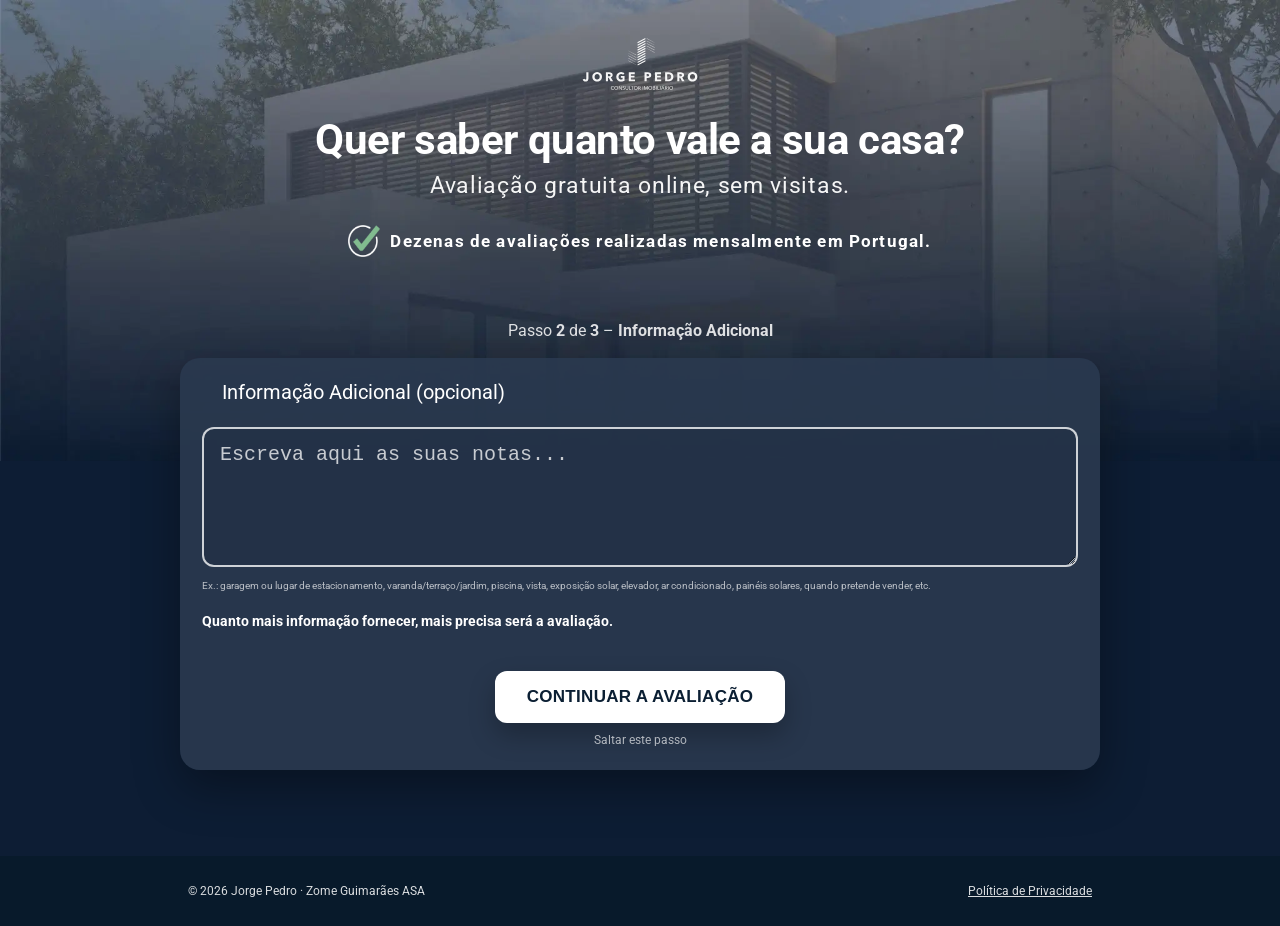
==== step2.html @ fd5989fe "primeiro deploy" ====
<!doctype html>
<html lang="pt-PT">
<head>
  <meta charset="utf-8" />
  <meta name="viewport" content="width=device-width, initial-scale=1" />
  <title>Passo 2 de 3 | Informação adicional</title>
  <meta name="description" content="Informação adicional para uma avaliação imobiliária." />
  <link rel="preconnect" href="https://fonts.googleapis.com">
  <link rel="preconnect" href="https://fonts.gstatic.com" crossorigin>
  <link href="https://fonts.googleapis.com/css2?family=Roboto:wght@400;700&display=swap" rel="stylesheet">
  <link rel="stylesheet" href="assets/css/style.css" />
</head>
<body>
<header class="hero">
  <div class="hero-inner">
    <div class="container">
      <div class="top-logo">
        <img src="assets/img/logo-jorge.svg" alt="Jorge Pedro" />
      </div>

      <h1 class="h1">Quer saber quanto vale a sua casa?</h1>
      <p class="sub">Avaliação gratuita online, sem visitas.</p>

      <div class="micro-proof">
        <img src="assets/img/icon-check.png" alt="" aria-hidden="true" />
        <span>Dezenas de avaliações realizadas mensalmente em Portugal.</span>
      </div>

        <div class="step-wrapper">
          <div class="step-title">
  Passo <strong>2</strong> de <strong>3</strong> – <strong>Informação Adicional</strong>
</div>


          <div class="card step-card">
            <form class="form" data-step="2">
              <h2>Informação Adicional (opcional)</h2>
              <textarea class="textarea" name="notas" placeholder="Escreva aqui as suas notas..."></textarea>
              <p class="step-helper">Ex.: garagem ou lugar de estacionamento, varanda/terraço/jardim, piscina, vista, exposição solar, elevador, ar condicionado, painéis solares, quando pretende vender, etc.</p>
              <div class="upload-emph">Quanto mais informação fornecer, mais precisa será a avaliação.</div>

              <div class="form-actions">
                <button class="btn center" type="submit">CONTINUAR A AVALIAÇÃO</button>
                <a class="link-muted" href="#" data-skip="2">Saltar este passo</a>
              </div>
            </form>
          </div>
        </div>
      </div>
    </div>
  </header>

  <footer class="footer">
    <div class="wrap footer-inner">
      <p>© 2026 Jorge Pedro · Zome Guimarães ASA</p>
      <div>
        <a href="https://www.zome.pt/pt/politica-de-privacidade"
   target="_blank"
   rel="noopener">
  Política de Privacidade
</a>

      
      </div>
    </div>
  </footer>

  <script src="assets/js/form.js"></script>
</body>
</html>
---- assets/css/style.css ----
:root{
  --navy-900:#0d1e36;
  --navy-850:#0c243a;
  --navy-800:#0f2842;
  --card:#2a394f;
  --card-2:#233449;
  --muted:#b8c3d1;
  --white:#ffffff;
  --border:rgba(255,255,255,0.78);
  --pill:rgba(255,255,255,0.12);
  --shadow:0 18px 45px rgba(0,0,0,0.35);
  --radius:18px;
}

*{box-sizing:border-box}
html,body{height:100%}
body{
  margin:0;
  font-family:'Roboto', system-ui, -apple-system, Segoe UI, Arial, sans-serif;
  background:var(--navy-900);
  color:var(--white);
}
img{max-width:100%; display:block}
a{color:inherit}

.container{
  position: relative;
  width:min(1200px, calc(100% - 64px));
  margin:0 auto;
}
.wrap{
  width: min(940px, 100%);
  margin: 0 auto;
  padding: 0 18px;
  box-sizing: border-box;
}

.hero{
  position: relative;
  overflow: hidden;

  background-image: url('../img/bg-hero.webp')  !important;
  background-repeat: no-repeat;
  background-position: top center;
  background-size: 100% auto;

  background-color: #0d1d34;
  background-blend-mode: normal;
}

.hero::before,
.hero::after{
  content: none !important;
}

.hero-inner{
  position: relative;
  padding: 26px 0 40px;
  z-index: 10;
}

.top-logo{
  width:150px;
  margin:0 auto 16px;
  opacity:0.95;
  display:flex;
  justify-content:center;
}
.top-logo img{
  width:120px; /* mantém o que tinhas */
}

.h1{
  margin:0;
  text-align:center;
  font-weight:700;
  font-size:42px;
  line-height:1.06;
  letter-spacing:-0.01em; /* teu ajuste */
}
.sub{
  margin:10px 0 14px;
  text-align:center;
  font-weight:400;
  font-size:23px;
  opacity:0.95;
  letter-spacing:0.03em; /* teu ajuste */
}

/* ===== MICRO-PROOF (DESKTOP BASE) ===== */
.micro-proof{
  display:flex;
  align-items:center;
  justify-content:center;
  gap:10px;
  margin-top:26px;      /* teu ajuste */
  margin-bottom:38px;   /* teu ajuste */
  font-size:16.8px;     /* teu ajuste final */
  font-weight:700;
}
.micro-proof img{width:32px; height:32px;}
.micro-proof span{
  letter-spacing:0.07em; /* teu ajuste */
}

.hero-grid{
  position:relative;
  display:grid;
  grid-template-columns: 520px 1fr;
  gap:48px;
  align-items:start;
  margin-top:26px;
}

.person img{
  width:420px;
  filter: drop-shadow(0 22px 45px rgba(0,0,0,0.45));
}

.card{
  background:rgba(42,57,79,0.92);
  border-radius:20px;
  box-shadow:var(--shadow);
  padding:22px;
}

.form{
  display:flex;
  flex-direction:column;
  gap:12px;
}

.input, .select, .textarea{
  width:100%;
  background:rgba(18,32,49,0.15);
  border:2px solid var(--border);
  color:var(--white);
  border-radius:12px;
  padding:14px 16px;
  font-size:20px;
  outline:none;
}
.input::placeholder, .textarea::placeholder{color:rgba(255,255,255,0.75)}
.textarea{min-height:140px; resize:vertical;}

.small-note{
  margin-top:4px;
  font-size:10px;
  color:rgba(255,255,255,0.7);
}
.small-note a{color:rgba(255,255,255,0.9)}

.btn{
  display:inline-flex;
  align-items:center;
  justify-content:center;
  padding:16px 30px;
  border-radius:12px;
  border:0;
  background:#ffffff;
  color:#0b1f33;
  font-weight:700;
  font-size:17px;
  letter-spacing:0.3px;
  cursor:pointer;
  text-decoration:none;
  box-shadow:0 12px 26px rgba(0,0,0,0.25);
}
.btn:active{transform:translateY(1px)}
.btn.wide{width:100%}
.btn.center{margin:0 auto}

.form-actions{margin-top:10px}

.link-muted{
  margin-top:8px;
  text-align:center;
  color:rgba(255,255,255,0.65);
  font-size:12px;
  text-decoration:none;
}
.link-muted:hover{text-decoration:underline}

.benefit-pill{
  margin:26px auto 0;
  width:min(980px, 100%);
  background:rgba(39,53,76);
  border-radius:16px;
  padding:14px 18px;
  display:flex;
  justify-content:center;
  gap: clamp(28px, 5vw, 56px);
  align-items:center;
}
.benefit-pill .item{
  letter-spacing: 0.05em;
  display:flex;
  align-items:center;
  gap:20px;
  font-size:29px;
  font-weight:700;
}
.benefit-pill img{width:28px; height:28px; opacity:0.95;}
.benefit-pill.benefit-pill--main .item img{
  transform: translateX(-15px);
}

.benefit-cards{
  display:grid;
  grid-template-columns: repeat(3, 1fr);
  gap:50px;
  margin-top:22px;
  width: min(980px, 100%);
  margin: 0 auto;
  padding: 0 0px;
  box-sizing: border-box;
}
.benefit-card{
  background:#28364d;
  border-radius:22px;
  padding:50px 20px;
  text-align:center;
  box-shadow:0 14px 38px rgba(0,0,0,0.28);

  display:flex;
  flex-direction:column;
  align-items:center;
}
.benefit-card img{
  width: 100px;
  height: 100px;
  object-fit: contain;
  display: block;
  margin: 0 auto 25px;
  opacity: 0.95;
}
.benefit-card img[src*="icon-contacto"]{
  transform: scale(1.18);
  transform-origin: center;
}
.benefit-title{font-weight:700; font-size:18px; margin:0 0 8px}
.benefit-text{margin:0; font-size:15px; color:rgba(255,255,255,0.78); line-height:1.4}

.section-cta{padding:24px 0 10px}
.section-cta{
  display:flex;
  justify-content:center;
  margin-top:20px;
}
.section-cta .btn{margin:0;}

.about{
  background:#bfc4ca;
  color:#ffffff;
  padding:0 0 5px;
}
.about-inner{
  width: min(940px, 100%);
  margin: 0 auto;
  padding: 35px 0;
  box-sizing: border-box;

  display:grid;
  grid-template-columns: 1fr auto;
  gap: 20px;
  align-items: center;
}

.about h3{
  margin: 0 0 8px;
  font-size: 25px;
  font-weight: 600;
  letter-spacing: 0.05em;
  color: #ffffff;
  text-transform: uppercase;
  line-height: 1.25;
}
.about p{
  margin:0 0 12px;
  color:rgba(255,255,255,0.92);
  max-width: 700px;
  font-size: 18px;
  line-height: 1.6;
  letter-spacing: 0.03em;
}
.about-lead{
  font-weight: 600;
  font-size: 18.5px;
  line-height: 1.5;
  color: #ffffff;
  margin-bottom: 14px;
}
.about-text p:not(.about-lead){
  font-weight: 400;
  font-size: 18px;
  line-height: 1.5;
  color: rgba(255,255,255,0.88);
}
.about-text p:last-of-type{margin-bottom:0;}
.about-text p{margin-bottom:12px;}
.about-text{max-width:100%;}

.zome-logo{justify-self:end; opacity:0.95}
.zome-logo img{width:140px}

.contact-bar{
  margin-top:0;
  background:#27354c;
  border-radius:14px;
  padding:18px 22px;
  display:flex;
  align-items:center;
  justify-content:space-between;
  gap:16px;
  grid-column: 1 / -1;
  width: 100%;
}

.contact-left{display:flex; flex-direction:column; gap:3px}
.contact-left strong{font-size:15px; letter-spacing: 0.05em;}
.contact-left span{font-size:12px; color:rgba(255,255,255,0.78)}
.contact-right{display:flex; gap:22px; align-items:center; flex-wrap:wrap}
.contact-item{display:flex; align-items:center; gap:10px; font-size:15px; font-weight:700}
.contact-item img{width:22px; height:22px}

.footer{
  background:#081a2b;
  padding:16px 0;
  font-size:12px;
  color:rgba(255,255,255,0.85);
}
.footer-inner{
  display:flex;
  justify-content:space-between;
  align-items:center;
  gap:12px;
}
.footer a{color:rgba(255,255,255,0.85)}

/* Multi-step pages */
.step-title{
  text-align:center;
  margin:18px 0 0;
  font-size:16px;
  font-weight:400;
  color:rgba(255,255,255,0.85);
}
.step-wrapper{
  padding:28px 0 46px;
  margin-top: -20px;
}
.step-wrapper .form-actions{
  margin-top: 30px;
}

.step-card{
  width:min(920px, calc(100% - 64px));
  margin:18px auto 0;
}
.step-card h2{
  margin:0 0 10px;
  font-size:24px;
  font-weight:400;
}
.step-card h2 strong{font-weight:700}
.step-helper{margin:0 0 14px; font-size:12px; color:rgba(255,255,255,0.8)}

.upload-box{
  border:2px dashed rgba(255,255,255,0.65);
  border-radius:14px;
  padding:26px 16px;
  text-align:center;
  margin:16px 0 14px;
  background:rgba(0,0,0,0.08);
  position:relative;
}
.upload-box img{width:52px; height:52px; margin:0 auto 10px; opacity:0.9}
.upload-box p{margin:0; font-size:12px; color:rgba(255,255,255,0.85)}
.upload-box a{color:rgba(255,255,255,0.95); font-weight:700}
.upload-meta{font-size:12px; color:rgba(255,255,255,0.75); line-height:1.4}
.upload-emph{margin-top:8px; font-size:14px; font-weight:700}
.files-list{margin-top:10px; font-size:12px; color:rgba(255,255,255,0.85)}

.success-icon{width:110px; height:110px; margin:0 auto 10px;}
.success-title{margin:0 0 12px; text-align:center; font-size:24px; font-weight:700; color:#95c49b}
.success-text{margin:0; text-align:center; color:rgba(255,255,255,0.92); line-height:1.5}
.success-bold{margin:16px 0 0; text-align:center; font-weight:700}

        </div>
      </div>
    </div>
    <img class="hero-person" src="assets/img/jorge.png" alt="Jorge Pedro">
  </header>
.form input[type="tel"]{ margin-bottom: 26px; }
.form input[type="tel"] ~ input,
.form input[type="tel"] ~ select{ font-size: 14px; }

.form .btn{
  width: auto;
  padding-left: 32px;
  padding-right: 32px;
  margin: 0 auto;
  display: block;
}
.form .small-note{
  text-align:center;
  max-width:360px;
  margin:12px auto 0;
}

.hero-grid .card{
  max-width:450px;
  width:100%;
  margin-left:auto;
  transform: translateX(40px); /* teu desktop */
}

.benefit-pill.benefit-pill--main{
  margin: 50px auto !important;
}

.step-card h2{
  font-size: 20px;
  line-height: 1.25;
  margin-left: 20px;
}
.step-helper{
  font-size: 14px;
  margin-bottom: 0;
}
.step-wrapper .form-actions{ text-align:center; }
.step-wrapper .form-actions .link-muted{
  display:inline-block;
  margin-top:10px;
}
.step3-helper{ margin-left: 20px; font-size: 11px; }

.form[data-step="3"] .upload-box{
  margin-top:25px;
  margin-bottom:0;
}
.form[data-step="3"] .upload-meta{
  font-size:14px;
  line-height:1.4;
  color:rgba(255,255,255,0.85);
}
.form[data-step="3"] .form-actions{ margin-top:0; text-align:center; }
.form[data-step="3"] .form-actions .link-muted{ font-size:10px; }

.success-bold{ font-size: 12px; }
.hero .contact-bar{ max-width: 920px; margin: 0 auto; }

.success-actions{ text-align:center; }
.success-actions .btn{ display:inline-block; width:auto; }

@media (max-width: 980px){
  .container{width:calc(100% - 32px)}
  .hero-grid{grid-template-columns:1fr; gap:18px}
  .person{order:2; min-height:auto; justify-content:center}
  .person img{width:min(360px, 90%)}
  .card{order:1}
  .benefit-cards{grid-template-columns:1fr}
  .benefit-pill{flex-direction:column; gap:10px}
  .benefit-pill .item{font-size:22px}
  .h1{font-size:38px}
  .sub{font-size:20px}
  .about-inner{grid-template-columns:1fr; text-align:left}
  .zome-logo{justify-self:start}
  .contact-bar{flex-direction:column; align-items:flex-start}
  .footer-inner{flex-direction:column; gap:10px; align-items:flex-start}
  .step-card{width:calc(100% - 32px)}
}

@media (max-width: 480px){
  .input, .select, .textarea{font-size:18px; padding:12px 14px}
  .btn{width:100%}
}

/* =========================================================
   MOBILE (≤768px) — compactar e manter tudo consistente
   ========================================================= */
@media (max-width: 768px){

  html, body{ overflow-x:hidden; }

  /* container com respiro e centrado */
  .container{
    width: calc(100% - 32px);
    padding-left: 16px;
    padding-right: 16px;
  }

  /* HERO mais compacto */
  .hero-inner{
    padding-top: 18px;
    padding-bottom: 18px;
  }
  .top-logo{ margin-bottom: 10px; }

  /* H1: 1 linha e centrado (SE + Pro Max), sem mexer no desktop */
  header.hero h1.h1{
    text-align:center;
    width:100%;
    margin: 0 auto 8px;
    white-space: nowrap;
    display:block;
    font-size: clamp(21px, 5.4vw, 24px);
    line-height:1.05;
    letter-spacing:-0.4px;
  }

  .hero .sub{
    font-size: 16px;
    line-height: 1.35;
    margin: 0 0 12px;
  }

  /* hero-grid: 2 colunas (form + foto) sem invadir */
  :root{ --photo-col: 30vw; }

  .hero .hero-grid{
    display: grid;
    grid-template-columns: 1fr var(--photo-col);
    column-gap: 12px;
    align-items: start;
    margin-top: 10px;
    padding: 0;
  }

  .hero .hero-grid .card{
    grid-column: 1;
    width: 100%;
    max-width: 100%;
    margin: 0;
    transform: none;
  }

.hero .hero-person{
  position:absolute;
  right: 20px;
  top: 320px;

  width: 360px;      /* tamanho desktop */
  max-width: none;   /* remove o limite de 200px */
  height: auto;

  z-index: 2;
  pointer-events: none;
  left: auto;
  bottom: auto;
  transform: none;
}


  .hero .input{ padding: 10px 12px; }
  .hero .btn.wide{ padding: 12px 14px; }

  .hero .small-note{
    font-size: 11px;
    line-height: 1.35;
  }
  .hero .small-note a{ font-size: 11px; }

  /* FOOTER */
  .footer-inner{
    display:flex;
    justify-content:space-between;
    align-items:center;
    max-width: 520px;
    margin: 0 auto;
    padding-left:16px;
    padding-right:16px;
    box-sizing:border-box;
  }
  .footer-inner p{ margin:0; }
  .footer-inner a{ white-space:nowrap; }
}

/* =========================================================
   ABOUT / CONTACT em mobile (mantém o que tinhas, mas sem “5px” bug)
   ========================================================= */
@media (max-width: 768px){

  .about-inner{
    max-width: 520px;
    margin-left:auto;
    margin-right:auto;
    padding-left:16px;
    padding-right:16px;
    box-sizing:border-box;
  }

  .about h3{
    font-size: 18px;
    line-height: 1.3;
  }

  .about .about-lead{
    font-size: 14px;
    line-height: 1.45;
  }

  /* aqui tinhas 5px (bug) — fica 14px */
  .about .about-text p{
    font-size: 14px;
    line-height: 1.5;
  }

  .contact-bar{
    display:flex;
    flex-direction:column;
    align-items:center;
  }

  .contact-left{
    width:100%;
    max-width:520px;
    margin:0 auto 12px;
    text-align:left;
  }

  .contact-right{
    display:flex;
    justify-content:space-between;
    align-items:center;
    width:100%;
    max-width:520px;
    margin:0 auto;
    gap:32px;
  }

  .contact-item{ flex:1; }

  .contact-item:first-child{
    justify-content:flex-start;
    text-align:left;
  }
  .contact-item:last-child{
    justify-content:flex-end;
    text-align:right;
  }
}

/* =========================================================
   STEP PAGES / SUCCESS (mantive os teus fixes principais)
   ========================================================= */
@media (max-width: 768px){

  .step-wrapper{
    width:100%;
    padding-left:16px;
    padding-right:16px;
    box-sizing:border-box;
  }

  .step-card{
    width:100%;
    max-width:520px;
    margin:0 auto;
    left:auto;
    right:auto;
    transform:none;
    float:none;
  }

  .step-card .form{ width:100%; }

  .step-card .textarea{
    width:100%;
    max-width:100%;
    box-sizing:border-box;
    min-height:140px;
    font-size:16px;
    line-height:1.4;
  }

  .step-title{ margin-bottom:18px; }

  .hero .top-logo{
    width:100%;
    max-width:520px;
    margin:0 auto 14px;
    padding-left:16px;
    padding-right:16px;
    box-sizing:border-box;
  }

  .hero .step-wrapper{
    width:100%;
    max-width:520px;
    margin:0 auto;
    padding-left:16px;
    padding-right:16px;
    box-sizing:border-box;
  }

  .hero .step-wrapper > .container{
    width:100%;
    padding-left:0;
    padding-right:0;
  }

  .success-text br:not(:first-of-type){ display:none; }

  .step-card .upload-box{
    width:100%;
    box-sizing:border-box;
    padding:18px 14px;
    text-align:center;
  }

  .step-card .upload-box a{ font-size:16px; }
  .step-card .files-list{
    width:100%;
    box-sizing:border-box;
    overflow-wrap:anywhere;
    word-break:break-word;
  }
}
/* HERO — mobile: formulário mais compacto (sem alterar desktop) */
@media (max-width: 375px){

  /* menos ar entre campos */
  .hero .form{ gap: 8px; }

  /* inputs mais baixos */
  .hero .input{
    padding: 9px 12px;
    font-size: 16px;        /* evita zoom iPhone e mantém legível */
    border-radius: 11px;
  }

  /* card ligeiramente mais compacto */
  .hero .card{
    padding: 16px;
  }

  /* botão um pouco menos alto (mantém impacto) */
  .hero .btn.wide{
    padding: 12px 14px;
    font-size: 16px;
  }

  /* nota legal mais compacta */
  .hero .small-note{
    margin-top: 8px;
    font-size: 10px;
    line-height: 1.25;
  }
}
/* HERO — iPhone SE: fazer o formulário entrar ainda mais cedo */
@media (max-width: 375px){

  /* menos ar no topo do hero */
  .hero-inner{
    padding-top: 12px !important;
    padding-bottom: 12px !important;
  }

  /* reduz espaço entre texto e formulário */
  .hero .micro-proof{
    margin-bottom: 6px !important;
  }

  /* aproxima o form do texto */
  .hero .hero-grid{
    margin-top: 4px !important;
  }

  /* card um pouco mais compacto */
  .hero .card{
    padding: 14px !important;
  }
}
/* =========================================================
   MOBILE TOP COMPACT (SE + Pro Max) — só topo, não mexe no form
   ========================================================= */
@media (max-width: 600px){

  .hero-inner{
    padding-top: 10px !important;
    padding-bottom: 14px !important;
  }

  .top-logo{
    margin: 0 auto 8px !important;
  }
  .top-logo img{
    width: 110px !important;
  }

  header.hero h1.h1{
    text-align: center !important;
    margin: 0 0 6px !important;
    white-space: nowrap !important;
    font-size: clamp(21px, 5.4vw, 24px) !important;
    line-height: 1.05 !important;
    letter-spacing: -0.4px !important;
  }

  .hero .sub{
    text-align: center !important;
    margin: 0 0 6px !important;
    font-size: 16px !important;
    line-height: 1.35 !important;
  }
}
/* =========================================================
   FORM — MOBILE: compactação controlada (SE + Pro Max)
   ========================================================= */
@media (max-width: 600px){

  /* controla apenas o espaçamento vertical */
  .hero .form{
    gap: 6px !important;   /* antes era maior */
  }

  /* inputs: menos altura, mas finger-friendly */
  .hero .form .input{
    padding: 8px 12px !important;  /* ↓ altura real */
    font-size: 16px !important;    /* mantém legível / evita zoom */
    line-height: 1.2 !important;
  }

  /* remove “ar” extra entre inputs e botão */
  .hero .form-actions{
    margin-top: 6px !important;
  }

  /* botão alinhado com inputs (não gigante) */
  .hero .form .btn{
    padding: 12px 14px !important;
    font-size: 16px !important;
  }

  /* nota legal mais curta */
  .hero .form .small-note{
    margin-top: 6px !important;
    font-size: 10px !important;
    line-height: 1.25 !important;
  }
}
/* FORM — mobile: descer ligeiramente (~0,5 cm) */
@media (max-width: 600px){
  .hero .hero-grid{
    margin-top: 24px !important; /* ~0,5 cm */
  }
}
/* FORM — mobile: inputs secundários com fonte ligeiramente menor */
@media (max-width: 600px){

  /* a partir do campo "tipo_imovel" */
  .hero .form input[name="tipo_imovel"],
  .hero .form input[name="quartos"],
  .hero .form input[name="localizacao"],
  .hero .form input[name="area"]{
    font-size: 12px !important;   /* ↓ um pouco menor */
  }
}
/* FORM — mobile: menos espaço entre Telefone e Tipo de Imóvel */
@media (max-width: 600px){
  .hero .form input[type="tel"]{
    margin-bottom: 14px !important; /* antes era 26px */
  }
}
/* FORM — mobile: ligeiramente mais largo (sem mexer em mais nada) */
@media (max-width: 600px){
  .hero .hero-grid .card{
    max-width: 600px !important; /* antes era ~520px */
  }
}
/* HERO — mobile: regras antigas (desativadas porque estavam a rebentar o tamanho) */
 /*
@media (max-width: 600px){
  .hero .hero-person{
    width: 600px !important;
  }
}
@media (max-width: 600px){
  .hero .hero-person{
    top: 320px !important;
  }
}
@media (max-width: 600px){
  .hero .hero-person{
    right: -20px !important;
  }
}
@media (max-width: 600px){
  .hero .hero-person{
    transform: scale(1.15) !important;
    transform-origin: center bottom;
  }
}
*/

/* CTA — texto diferente em mobile (sem alterar layout) */
.btn .btn-mobile{ display: none; }

@media (max-width: 600px){
  .btn .btn-desktop{ display: none; }
  .btn .btn-mobile{
    display: inline;
    white-space: nowrap;
  }
  .hero .btn.wide{
    white-space: nowrap;
    font-size: 16px;
  }
}
/* FORM — mobile: alargar ligeiramente para a direita */
@media (max-width: 600px){
  .hero .hero-grid .card{
    max-width: 560px;        /* antes era ~520px */
    margin-left: 0;          /* não centra */
    margin-right: auto;      /* cresce para a direita */
  }
}
/* FORM — mobile: alargar para a direita (libertar do container) */
@media (max-width: 600px){

  .hero .hero-grid .card{
    max-width: 100% !important;
    width: 100% !important;

    margin-right: -90px !important; /* ← sai do container */
    margin-left: 0 !important;
  }
}
/* CTA — mobile: botão com a mesma largura dos campos */
@media (max-width: 600px){
  .hero .form .btn{
    display: block;        /* deixa de ser inline-flex */
    width: 100%;           /* igual aos inputs */
    max-width: 100%;
  }
}
/* BENEFIT PILL — mobile: ícone numa linha, texto noutra, tudo centrado */
@media (max-width: 600px){

  .benefit-pill{
    flex-direction: column;
    gap: 16px;
    align-items: center;
  }

  .benefit-pill .item{
    display: flex;
    flex-direction: column;   /* ← chave */
    align-items: center;
    text-align: center;
    gap: 6px;
  }

  .benefit-pill .item img{
    width: 20px;
    height: 20px;
    margin: 0;
  }
}
/* BENEFIT PILL — ajuste ÓTICO do ícone ✔️ (PNG torto) */
@media (max-width: 600px){

  .benefit-pill .item img{
    display: block;
    margin-left: 22px;   /* ← ajuste visual fino (óptico) */
  }
}
/* BENEFIT PILL — equilíbrio vertical entre texto e ✔️ */
@media (max-width: 600px){

  .benefit-pill{
    gap: 14px; /* controla o espaço ENTRE items */
  }

  .benefit-pill .item{
    gap: 4px;  /* espaço interno uniforme */
  }

  /* espaço ANTES do ícone */
  .benefit-pill .item img{
    margin-top: 0;
    margin-bottom: 6px;
  }
}
/* SOBRE + CONTACTO — usar EXACTAMENTE a mesma régua do hero */
@media (max-width: 600px){

  .about{
    padding-left: 0 !important;
    padding-right: 0 !important;
  }

  .about-inner{
    width: min(1200px, calc(100% - 64px)) !important; /* IGUAL ao .container */
    margin-left: auto !important;
    margin-right: auto !important;
    padding-left: 0 !important;
    padding-right: 0 !important;
    box-sizing: border-box !important;
  }

  .contact-bar{
    width: 100% !important;
    max-width: none !important;
    margin-left: 0 !important;
    margin-right: 0 !important;
  }
}
/* CONTACTO — mobile: manter telefone + email numa linha */
@media (max-width: 600px){

  .contact-item{
    font-size: 13px;           /* base segura */
    white-space: nowrap;       /* impede quebra */
    gap: 6px;                  /* ícone mais perto */
  }

  .contact-item img{
    width: 18px;
    height: 18px;
  }
}

/* iPhone SE — ajuste fino */
@media (max-width: 375px){

  .contact-item{
    font-size: 12px;           /* limite mínimo aceitável */
  }
}
/* BENEFIT CARDS — mobile: reduzir espaço entre os blocos */
@media (max-width: 600px){

  .benefit-cards{
    gap: 18px;          /* antes era ~50px */
  }
}
/* HERO — reduzir espaços entre form, benefit pill e benefit cards (mobile) */
@media (max-width: 600px){

  /* espaço entre o formulário e o bloco "Avaliação Profissional" */
  .hero .benefit-pill{
    margin-top: 16px !important;   /* antes era bem maior */
  }

  /* espaço entre o bloco "Avaliação Profissional" e os cartões */
  .hero .benefit-cards{
    margin-top: 16px !important;
  }
}
/* HERO — ajustar espaçamento ENTRE form, benefit pill e benefit cards */
@media (max-width: 600px){

  /* espaço entre o formulário e o bloco "Avaliação Profissional" */
  .hero .benefit-pill{
    margin-top: 26px !important;
    margin-bottom: 26px !important;   /* ← ESTE era o que faltava */
  }

  /* espaço entre o bloco "Avaliação Profissional" e os cartões */
  .hero .benefit-cards{
    margin-top: 0 !important;         /* elimina dupla margem */
  }
}
/* MICRO-PROOF — FINAL (centrado real + ícone colado sem empurrar o centro) */
@media (max-width: 600px){

  /* ocupa a largura e centra o CONJUNTO */
header.hero .micro-proof{
  width: fit-content !important;
  max-width: calc(100% - 32px) !important;
  margin-left: auto !important;
  margin-right: auto !important;

  display: flex !important;
  justify-content: center !important;
  align-items: flex-start !important;
  gap: 6px !important; /* espaço “real” */
  margin-top: 0 !important;
  margin-bottom: 12px !important;
  padding: 0 !important;
}


  /* ícone: aproxima opticamente sem mexer no layout */
  header.hero .micro-proof img{
    width: 22px !important;
    height: 22px !important;
    flex: 0 0 auto !important;
    margin-top: 2px !important;
    transform: translateX(4px) !important; /* cola ao texto; ajusta 8–14 se precisares */
  }

  /* texto */
  header.hero .micro-proof span{
    display: block !important;
    margin: 0 !important;
    text-align: center !important;
    white-space: normal !important;
    overflow: visible !important;
    text-overflow: clip !important;
    line-height: 1.22 !important;
    max-width: 320px !important;
  }
}

/* iPhone SE — força 2 linhas (sem 3) */
@media (max-width: 375px){
  header.hero .micro-proof span{
    font-size: 12.5px !important;
    max-width: 240px !important;
  }
}

/* Pro Max — fonte um toque menor (se quiseres manter como estavas) */
@media (min-width: 414px) and (max-width: 600px){
  header.hero .micro-proof span{
    font-size: 14px !important;
    max-width: 340px !important;
  }
}
/* MICRO-PROOF — Pro Max: correção óptica de centragem */
@media (min-width: 414px) and (max-width: 600px){
  header.hero .micro-proof{
    transform: translateX(-50px) !important; /* ajusta fino: -6px a -14px */
  }
}
/* MICRO-PROOF — só Pro Max / mobile grande: ícone mais colado */
@media (min-width: 414px) and (max-width: 600px){
  header.hero .micro-proof{
    transform: translateX(-10px) !important; /* o que já tinhas */
  }

  header.hero .micro-proof img{
    transform: translateX(30px) !important;  /* aproxima MAIS, mas só aqui */
  }
}
/* MICRO-PROOF — iPhone SE: impedir ícone de cair para baixo */
@media (max-width: 375px){
  header.hero .micro-proof{
    flex-wrap: nowrap !important;
    align-items: flex-start !important;
  }

  header.hero .micro-proof img{
    transform: translateX(2px) !important; /* ainda mais seguro no SE */
  }
}
/* MICRO-PROOF — Pro Max: mover o conjunto (forçado) */
@media (min-width: 414px) and (max-width: 600px){
  header.hero .micro-proof{
    position: relative !important;
    left: 0 !important;       /* ajusta: -6px / -10px / -14px */
    transform: none !important;   /* evita que um transform antigo bloqueie */
  }
}
/* MICRO-PROOF — iPhone / iPhone Pro (2 linhas controladas) */
@media (min-width: 376px) and (max-width: 413px){
  header.hero .micro-proof span{
    font-size: 13px !important;     /* entre SE e Pro Max */
    max-width: 260px !important;    /* força 2 linhas */
    line-height: 1.22 !important;
  }
}

/* STEP 2 — reduzir fonte do texto explicativo */
.form[data-step="2"] .step-helper{
  font-size: 10px;      /* antes ~14px */
  line-height: 1.4;
  opacity: 0.85;        /* mais discreto */
}
/* STEP 2 — centrar título APENAS em mobile (não mexe no desktop) */
@media (max-width: 768px){
  .form[data-step="2"] h2{
    margin-left: 0 !important;   /* anula o empurrão do desktop */
    text-align: center;
    font-size: 14px;
  }
}
/* STEP 2 — reduzir fonte do texto de reforço (APENAS mobile) */
@media (max-width: 768px){
  .form[data-step="2"] .upload-emph{
    font-size: 13px;      /* ajusta aqui se quiseres mais/menos */
    line-height: 1.35;
    text-align: center;  /* opcional, costuma ficar melhor em mobile */
  }
}
/* STEP 3 — Mobile: reduzir e centrar o H2 (sem tocar no desktop) */
@media (max-width: 768px){
  .card.step-card:has(.step3-helper) h2{
    font-size: 14px !important;
    text-align: center !important;
    margin-left: 0 !important;
    margin-right: 0 !important;
  }
}
/* STEP 3 — mobile: centrar frase de apoio */
@media (max-width: 768px){
  .step3-helper{
    text-align: center;
  }
}
/* STEP 3 — mobile: centrar frase e anular offset do desktop */
@media (max-width: 768px){
  .step3-helper{
    margin-left: 0 !important;   /* remove o desvio */
    margin-right: 0 !important;
    text-align: center !important;
  }
}
/* STEP 3 — mobile: reduzir fonte do texto "Aceita / Carregue fotos" */
@media (max-width: 768px){
  .upload-meta{
    font-size: 11px !important;   /* seguro e legível */
    line-height: 1.35 !important;
  }
}
/* STEP 3 — mobile: centrar e reduzir fonte do texto final */
@media (max-width: 768px){
  .upload-emph{
    text-align: center !important;
    font-size: 13px !important;
    line-height: 1.35 !important;
  }
}
/* TEXTO INFORMATIVO (substitui link-muted quando não é link) */
.info-muted{
  margin-top: 10px;
  font-size: 12px;                 /* igual ao que tinhas */
  color: rgba(255,255,255,0.65);
  text-align: center;
  cursor: default;
}
@media (max-width: 768px){
  .info-muted{
    font-size: 11px;
    line-height: 1.35;
  }
}
/* HERO — POLISH FINAL (mobile only) */
@media (max-width: 768px){

  /* topo com respiro mais “premium” */
  .hero-inner{
    padding-top: 12px !important;
    padding-bottom: 16px !important;
  }

  /* logo ligeiramente mais discreto */
  .top-logo{
    margin-bottom: 8px !important;
  }
  .top-logo img{
    width: 110px !important; /* se já tens igual, mantém */
  }

  /* título: um toque mais “tight” sem perder impacto */
  header.hero h1.h1{
    margin: 0 0 6px !important;
    line-height: 1.04 !important;
    letter-spacing: -0.35px !important;
  }

  /* subtítulo: aproxima um pouco do H1 */
  .hero .sub{
    margin: 0 0 8px !important;
    opacity: 0.92 !important;
  }

  /* micro-proof: controla o bloco sem “saltar” */
  header.hero .micro-proof{
    margin: 0 0 10px !important;
  }
}
@media (max-width: 768px){
  .hero .hero-person{
    filter: drop-shadow(0 18px 34px rgba(0,0,0,0.35));
  }
}
@media (max-width: 768px){
  .hero .card{
    border-radius: 18px;
  }

  .hero .input{
    border-radius: 12px;
  }

  .hero .btn.wide{
    border-radius: 12px;
  }
}
/* FIX: garantir que a foto do Jorge fica presa ao HERO também em desktop */
.hero{ position: relative; }
.hero-person{
  position: absolute;
  right: 20px;
  top: 320px;
  max-width: 200px;
  height: auto;
  z-index: 2;
  pointer-events: none;
}
/* Foto do Jorge — regras finais */
.hero{ position: relative; }

.hero .hero-person{
  position: absolute;
  right: 180px;
  top: 320px;
  width: 360px;       /* desktop */
  max-width: none;
  height: auto;
  z-index: 2;
  pointer-events: none;
}

/* Mobile */
@media (max-width: 768px){
  .hero .hero-person{
    width: 240px;
    right: -35px;
    top: 220px;
  }
}
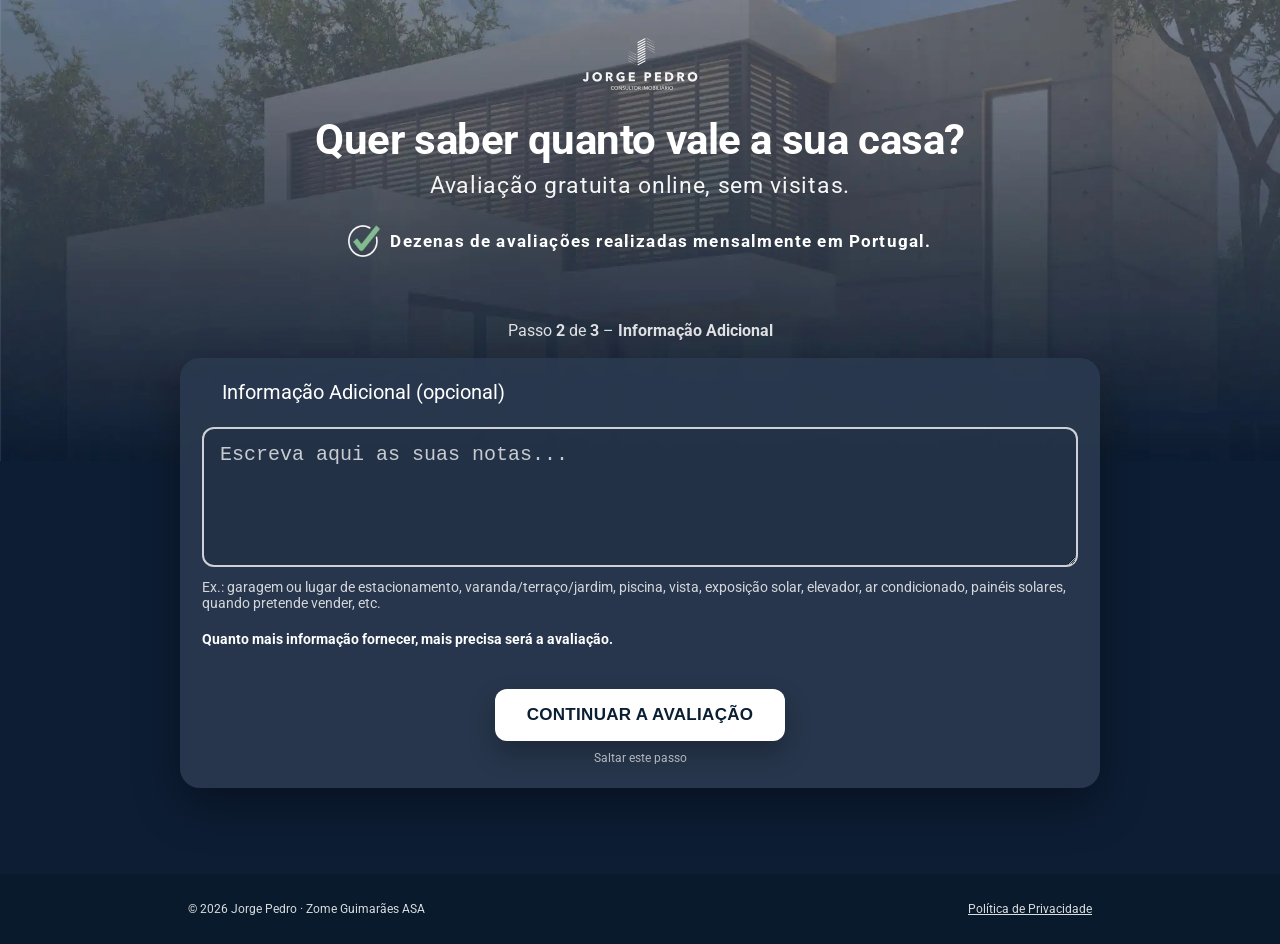
==== commit ebc82487: "atualizar envio form" ====
--- a/step2.html
+++ b/step2.html
@@ -33,7 +33,8 @@
 
 
           <div class="card step-card">
-            <form class="form" data-step="2">
+            <form class="form" id="step2Form">
+
               <h2>Informação Adicional (opcional)</h2>
               <textarea class="textarea" name="notas" placeholder="Escreva aqui as suas notas..."></textarea>
               <p class="step-helper">Ex.: garagem ou lugar de estacionamento, varanda/terraço/jardim, piscina, vista, exposição solar, elevador, ar condicionado, painéis solares, quando pretende vender, etc.</p>
@@ -41,7 +42,7 @@
 
               <div class="form-actions">
                 <button class="btn center" type="submit">CONTINUAR A AVALIAÇÃO</button>
-                <a class="link-muted" href="#" data-skip="2">Saltar este passo</a>
+                <a class="link-muted" href="/step3.html" id="skipStep2">Saltar este passo</a>
               </div>
             </form>
           </div>
@@ -65,6 +66,37 @@
     </div>
   </footer>
 
-  <script src="assets/js/form.js"></script>
+<script>
+document.addEventListener("DOMContentLoaded", () => {
+  const form = document.getElementById("step2Form");
+  const textarea = document.querySelector('textarea[name="notas"]');
+  const skip = document.getElementById("skipStep2");
+
+  // carregar se voltar atrás
+  if (textarea) {
+    textarea.value = localStorage.getItem("avaliacao_notas") || "";
+    textarea.addEventListener("input", () => {
+      localStorage.setItem("avaliacao_notas", textarea.value || "");
+    });
+  }
+
+  const goNext = () => {
+    localStorage.setItem("avaliacao_notas", textarea?.value || "");
+    window.location.href = "/step3.html";
+  };
+
+  form?.addEventListener("submit", (e) => {
+    e.preventDefault();
+    goNext();
+  });
+
+  skip?.addEventListener("click", (e) => {
+    e.preventDefault();
+    goNext();
+  });
+});
+</script>
+
+
 </body>
 </html>
